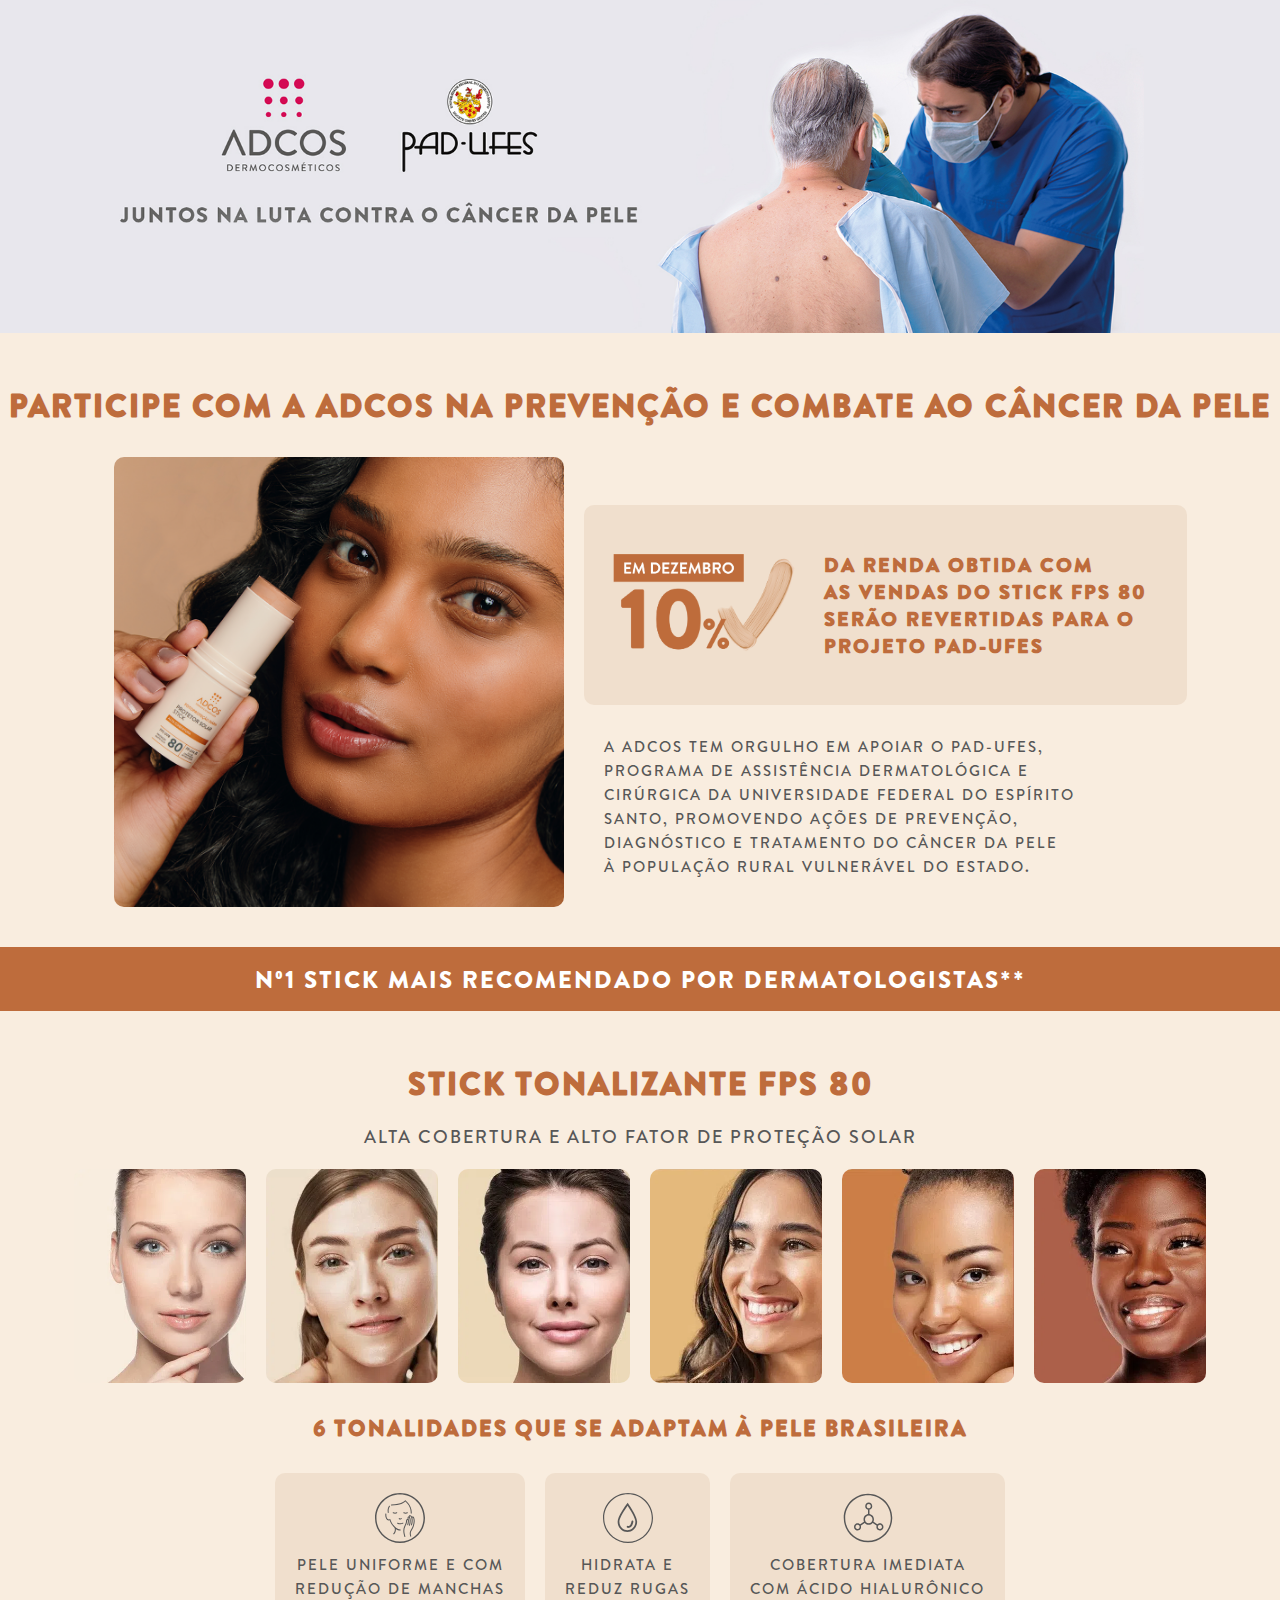
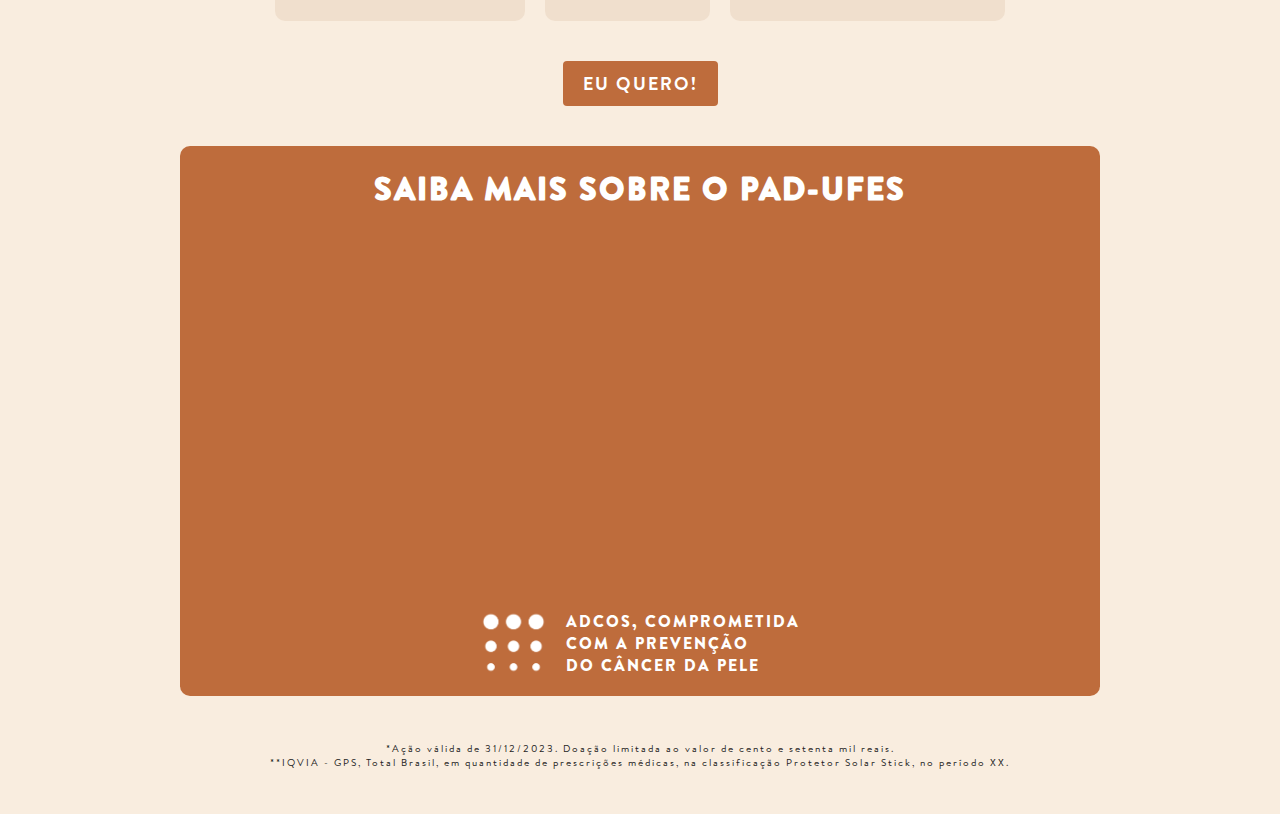
==== index.html @ c103d641 "ajuste texto" ====
<html> 
    
<head>
        <title> Adcos - LP Defaut </title>
        <link rel="stylesheet" href="style.css" />
</head>

<body>
    <div id="bannerprincipal">
            <div>
            <img id="banner"
            src="images/banner-principal.png" width="100%"/>
            </div>
    </div>    

    <h1 class="title1"> PARTICIPE COM A ADCOS NA PREVENÇÃO E COMBATE AO CÂNCER DA PELE </h1>

<div id="bloco1">      
    
    <div id="videoorimage">
        <img id="foto"
        src="images/modelo-com-stick.png" width="450"  alt="Stick"/>
        </div>

<div id="content1">
       
    <div id="Emdezembro">
        <div>
            <img id="imagemdezembro" 
            src="images/dezembro10.png" width="200"  alt="dezembro10"/>
        </div>

        <div> 
            <h2 class="title2">DA RENDA OBTIDA COM </br> 
                AS VENDAS DO STICK FPS 80 </br>
                SERÃO REVERTIDAS PARA O </br> 
                PROJETO PAD-UFES </h2>
        </div>
    </div>

        <div> 
            <p class="textdezembro"> A ADCOS TEM ORGULHO EM APOIAR O PAD-UFES,</br> 
                 PROGRAMA DE ASSISTÊNCIA DERMATOLÓGICA E</br> 
                 CIRÚRGICA DA UNIVERSIDADE FEDERAL DO ESPÍRITO</br> 
                 SANTO, PROMOVENDO AÇÕES DE PREVENÇÃO,</br>
                 DIAGNÓSTICO E TRATAMENTO DO CÂNCER DA PELE </br>
                 À POPULAÇÃO RURAL VULNERÁVEL DO ESTADO.
            </p>
        </div>
</div>

</div>


<div id="n1stick">
    <p style="color: #ffffff;"> Nº1 STICK MAIS RECOMENDADO POR DERMATOLOGISTAS** </p>
</div>

<h1 class="title1" style="padding-bottom: 20px;"> STICK TONALIZANTE FPS 80 </h1>
<p class="text2">
    ALTA COBERTURA E ALTO FATOR DE PROTEÇÃO SOLAR
</p>

<div id="bloco2">   

<div id="fotoscores">    
<div id="fotoscorescima">

    <div class="container">
            <img src="images/ivory.png" alt="ivory" class="image">
            <div class="overlay1">
            <div class="texto"> IVORY </div>
     </div>
     </div>

     <div class="container">
        <img src="images/peach.png" alt="peach" class="image">
        <div class="overlay2">
        <div class="texto"> PEACH </div>
    </div>
    </div>

    <div class="container">
        <img src="images/nude.png" alt="nude" class="image">
        <div class="overlay3">
        <div class="texto"> NUDE </div>
    </div>
    </div>
</div>

<div id="fotoscoresbaixo">

    <div class="container">
            <img src="images/beige.png" alt="beige" class="image">
            <div class="overlay4">
            <div class="texto"> BEIGE </div>
     </div>
     </div>

     <div class="container">
        <img src="images/bronze.png" alt="bronze" class="image">
        <div class="overlay5">
        <div class="texto"> BRONZE </div>
    </div>
    </div>

    <div class="container">
        <img src="images/pecan.png" alt="pecan" class="image">
        <div class="overlay6">
        <div class="texto"> PECAN </div>
    </div>
    </div>
</div>
</div>

<div>
    <h2 class="title3"> 6 TONALIDADES QUE SE ADAPTAM À PELE BRASILEIRA </h2>
</div>

<div id="content2">
        <div id="beneficios">
            <div>
                <img src="images/peleuniforme.svg" width="50" alt="">
            </div>
            <div>
            <p class="text3"> PELE UNIFORME E COM </br> REDUÇÃO DE MANCHAS
            </p>
            </div>
        </div>

        <div id="beneficios">
            <div>
                <img src="images/hidrataereduz.svg" width="50" alt="">
            </div>
            <div>
            <p class="text3">HIDRATA E </br> REDUZ RUGAS
            </p>
            </div>
        </div>

        <div id="beneficios">
            <div>
                <img src="images/ah.svg" width="50" alt="">
            </div>
            <div>
            <p class="text3"> 
                 COBERTURA IMEDIATA</br> COM ÁCIDO HIALURÔNICO
            </p>
            </div>
        </div>
</div>

<div class="button">
    <button>
        <a href="https://www.lojaadcos.com.br/protetor-solar-stick-fps80/p"> EU QUERO! </a>
    </button>
</div>

<div id="bloco3">      
    
    <div id="content3">
        <div>
            <h2 class="title4"> SAIBA MAIS SOBRE O PAD-UFES </h2>
        </div>
    </div>

    <div id="9LRgSuj4eDs">
        <iframe width="720" height="360" src="https://www.youtube.com/embed/9LRgSuj4eDs" frameborder="0" allow="autoplay">
        </iframe>
    </div>

    <div id="logoadcostexto">
        <img id="logoadcos"
        src="images/logo-adcos-branco.png" width="65"  alt="logo-adcos-branco"/>

        <p id="logo"> ADCOS, COMPROMETIDA </br>
            COM A PREVENÇÃO</br>
            DO CÂNCER DA PELE
        </p>
    </div>

</div>


<div id="disclaimer">
    <p style="color: #222222 ;"> *Ação válida de 31/12/2023. Doação limitada ao valor de cento e setenta mil reais. </br>
    **IQVIA - GPS, Total Brasil, em quantidade de prescrições médicas, na classificação Protetor Solar Stick, no período XX.
    </p>
</div>

    </body>
    
</html>
---- style.css ----
body {
    background-color:#f9eddf;
    font-family: Poppins;
}

@font-face {
    font-family: "BrandonTextBold";
    src: url("fonts/BrandonText-Bold.otf" ) format("opentype");

}

@font-face {
    font-family: "BrandonTextBlack";
    src: url("fonts/BrandonText-Black.otf" ) format("opentype");

}

@font-face {
    font-family: "BrandonTextLight";
    src: url("fonts/BrandonText-Light.otf" ) format("opentype");

}

@font-face {
    font-family: "BrandonTextMedium";
    src: url("fonts/BrandonText-Medium.otf" ) format("opentype");

}

@font-face {
    font-family: "BrandonTextRegular";
    src: url("fonts/BrandonText-Regular.otf" ) format("opentype");

}

@font-face {
    font-family: "BrandonTextThin";
    src: url("fonts/BrandonText-Thin.otf" ) format("opentype");

}


* {
    padding: 0;
    margin: 0;
    vertical-align: baseline;
    list-style: none;
    border: 0;
  }
  
  html {
    scroll-behavior: smooth;
  }

  .container {
    position: relative;
    width: 100%;
    margin: 10px;
  }
  
  .image {
    display:flex;
    width: 100%;
    height: auto;
    border-radius: 10px;
  }
  
  .overlay1 {
    position: absolute;
    top: 0;
    bottom: 0;
    left: 0;
    right: 0;
    height: 100%;
    width: 100%;
    opacity: 0;
    transition: .5s ease;
    background-image: url(images/hover-ivory.png);
    border-radius: 10px;
  }
  
  .container:hover .overlay1 {
    opacity: 1;
  }

  .overlay2 {
    position: absolute;
    top: 0;
    bottom: 0;
    left: 0;
    right: 0;
    height: 100%;
    width: 100%;
    opacity: 0;
    transition: .5s ease;
    background-image: url(images/hover-peach.png);
    border-radius: 10px;
  }
  
  .container:hover .overlay2 {
    opacity: 1;
  }

  .overlay3 {
    position: absolute;
    top: 0;
    bottom: 0;
    left: 0;
    right: 0;
    height: 100%;
    width: 100%;
    opacity: 0;
    transition: .5s ease;
    background-image: url(images/hover-nude.png);
    border-radius: 10px;
  }
  
  .container:hover .overlay3 {
    opacity: 1;
  }

  .overlay4 {
    position: absolute;
    top: 0;
    bottom: 0;
    left: 0;
    right: 0;
    height: 100%;
    width: 100%;
    opacity: 0;
    transition: .5s ease;
    background-image: url(images/hover-beige.png);
    border-radius: 10px;
  }
  
  .container:hover .overlay4 {
    opacity: 1;
  }

  .overlay5 {
    position: absolute;
    top: 0;
    bottom: 0;
    left: 0;
    right: 0;
    height: 100%;
    width: 100%;
    opacity: 0;
    transition: .5s ease;
    background-image: url(images/hover-bronze.png);
    border-radius: 10px;
  }
  
  .container:hover .overlay5 {
    opacity: 1;
  }

  .overlay6 {
    position: absolute;
    top: 0;
    bottom: 0;
    left: 0;
    right: 0;
    height: 100%;
    width: 100%;
    opacity: 0;
    transition: .5s ease;
    background-image: url(images/hover-pecan.png);
    border-radius: 10px;
  }
  
  .container:hover .overlay6 {
    opacity: 1;
  }
  
  .texto {
    font-size: 20px;
    letter-spacing: 2px;
    font-size: bold;
    position: absolute;
    top: 50%;
    left: 50%;
    -webkit-transform: translate(-50%, -50%);
    -ms-transform: translate(-50%, -50%);
    transform: translate(-50%, -50%);
    text-align: center;
  }

#bannerprincipal {
    justify-content: center;
    width: auto;
}

.title1 {
    font-family: "BrandonTextBlack";
    letter-spacing: 2px;
    margin-top: 50px;
    justify-content: center;
    text-align: center;
    color: #be6c3c;
    font-size: 32px;
}


#bloco1 {
    display: flex;
    justify-content: center;
    margin-top: 30px;
    margin-bottom: 20px;
    align-items: center;
}

#videoorimage{
    margin-top: 0px;
    margin-bottom: 20px;
    margin-left: 20px;
    margin-right: 20px;
}

#foto {
    border-radius: 10px;
}

#Emdezembro {
    display: flex;
    flex-direction:row;
    align-items: center;
    background-color: #f0dfcd;
    padding-left: 20px;
    padding-right: 20px;
    border-radius: 10px;
}

#content1{
    margin-top: 0px;
    margin-left: 0px;
}

#n1stick {
    font-family: "BrandonTextBlack";
    letter-spacing: 2px;
    background-color:#be6c3c;
    justify-content: center;
    text-align: center;
    padding: 15px;
    font-size: 24px;
}

#fotoscores {
    display: flex;
    justify-content: center;
    flex-direction: row;
    width: 90%;
    margin-bottom: 20px;
}

#fotoscorescima {
    font-family: "BrandonTextBlack";
    color: #575757;
    display: flex;
    justify-content: center;
    text-align: center;
    flex-direction: row;
}

#fotoscoresbaixo {
    font-family: "BrandonTextBlack";
    color: #ffffff;
    display: flex;
    justify-content: center;
    text-align: center;
    flex-direction: row;
}

#bloco2 {
    display: flex;
    flex-direction: column;
    align-items: center;
    margin-top: 10px;
    margin-bottom: 30px;
}

#content2{
    display: flex;
    justify-content: center;
    flex-direction: row;
    border-radius: 10px;
    margin-bottom: 30px;
    padding: 20px;
}

#beneficios {
    display: flex;
    justify-content: center;
    align-items: center;
    flex-direction: column;
    padding: 20px;
    background-color: #f0dfcd;
    border-radius: 10px;
    margin-left: 10px;
    margin-right: 10px;
}

#bloco3 {
    display: flex;
    flex-direction: column;
    align-items: center;
    margin: 30px;
    margin-top: 50px;
    padding-left: 100px;
    padding-right: 100px;
    padding-bottom: 20px;
    background-color: #be6c3c;
    border-radius: 10px;
}

#logoadcostexto{
    display: flex;
    flex-direction:row;
    align-items: center;
    justify-content: center;
    padding-top: 20px;
}

#logo {
    font-family: "BrandonTextBlack";
    letter-spacing: 2px;
    color: #ffffff;
    padding-left: 20px;
}

#disclaimer {
    font-family: "BrandonTextRegular";
    letter-spacing: 2px;
    justify-content: center;
    text-align: center;
    font-size: 10px;
    padding: 15px;
}

.title2{
    font-family: "BrandonTextBlack";
    letter-spacing: 2px;
    color: #be6c3c;
    font-size: 20px;
    padding: 20px;
}

.title3 {
    font-family: "BrandonTextBlack";
    text-align: center;
    letter-spacing: 2px;
    color: #be6c3c;
    padding-top: 0px;
    padding-bottom: 10px;
    font-size: 22px;
}

.title4 {
    font-family: "BrandonTextBlack";
    letter-spacing: 2px;
    color: #ffffff;
    font-size: 32px;
    padding-top: 20px;
    padding-bottom: 20px;
}

.textdezembro {
    font-family: "BrandonTextMedium";
    letter-spacing: 2px;
    color: #575757;
    font-size: 15px;
    line-height: 24px;
    padding-left: 20px;
    padding-top: 30px;
}

.text2 {
    font-family: "BrandonTextMedium";
    letter-spacing: 2px;
    color: #575757;
    font-size: 18px;
    line-height: 24px;
    text-align: center;
}

.text3 {
    font-family: "BrandonTextMedium";
    letter-spacing: 2px;
    text-align: center;
    color: #575757;
    font-size: 15px;
    line-height: 24px;
    padding-top: 10px;
}

a {
    font-family: "BrandonTextBold";
    letter-spacing: 2px;
    font-size: 18px;
    text-decoration: none;
    color: #ffffff;
    background-color: #be6c3c;
    border-radius: 4px;
    padding: 20px;
    padding-top: 10px;
    padding-bottom: 10px;
}

.button {
    display: flex;
    justify-content: center;
}
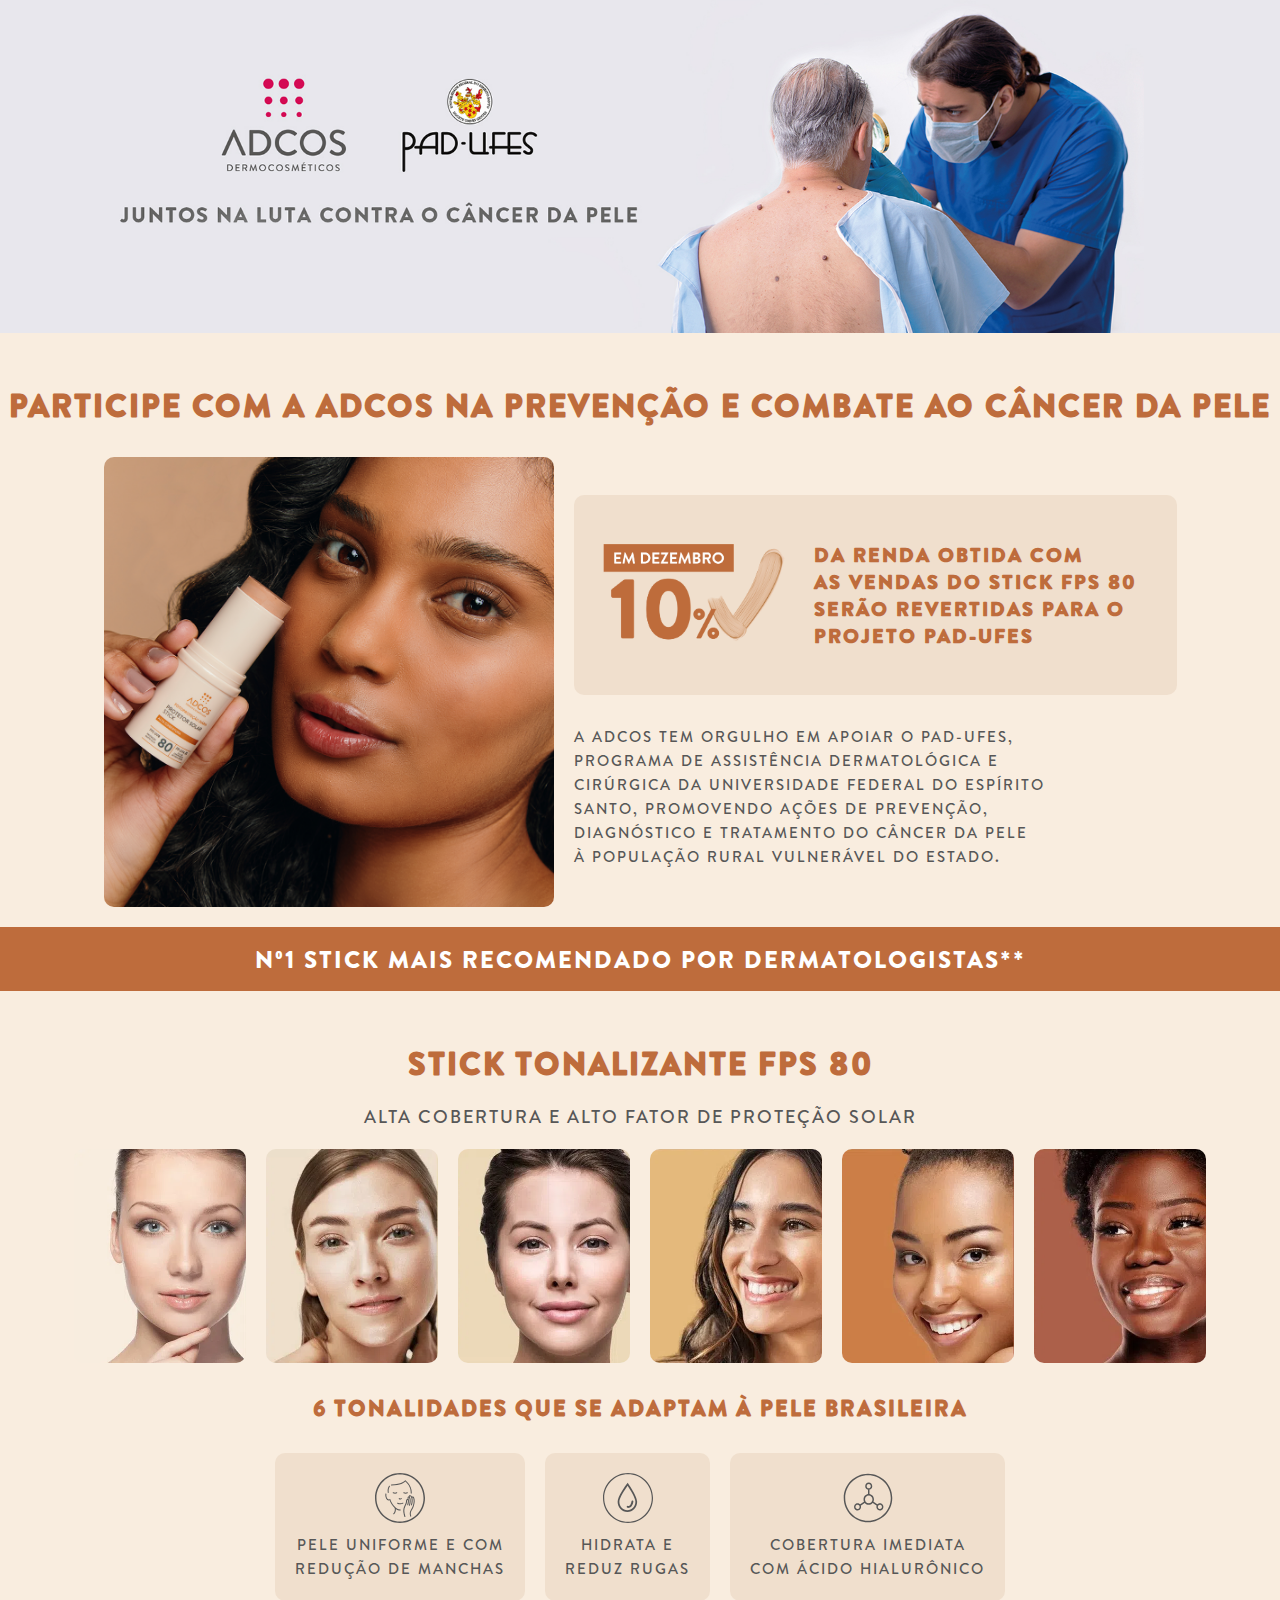
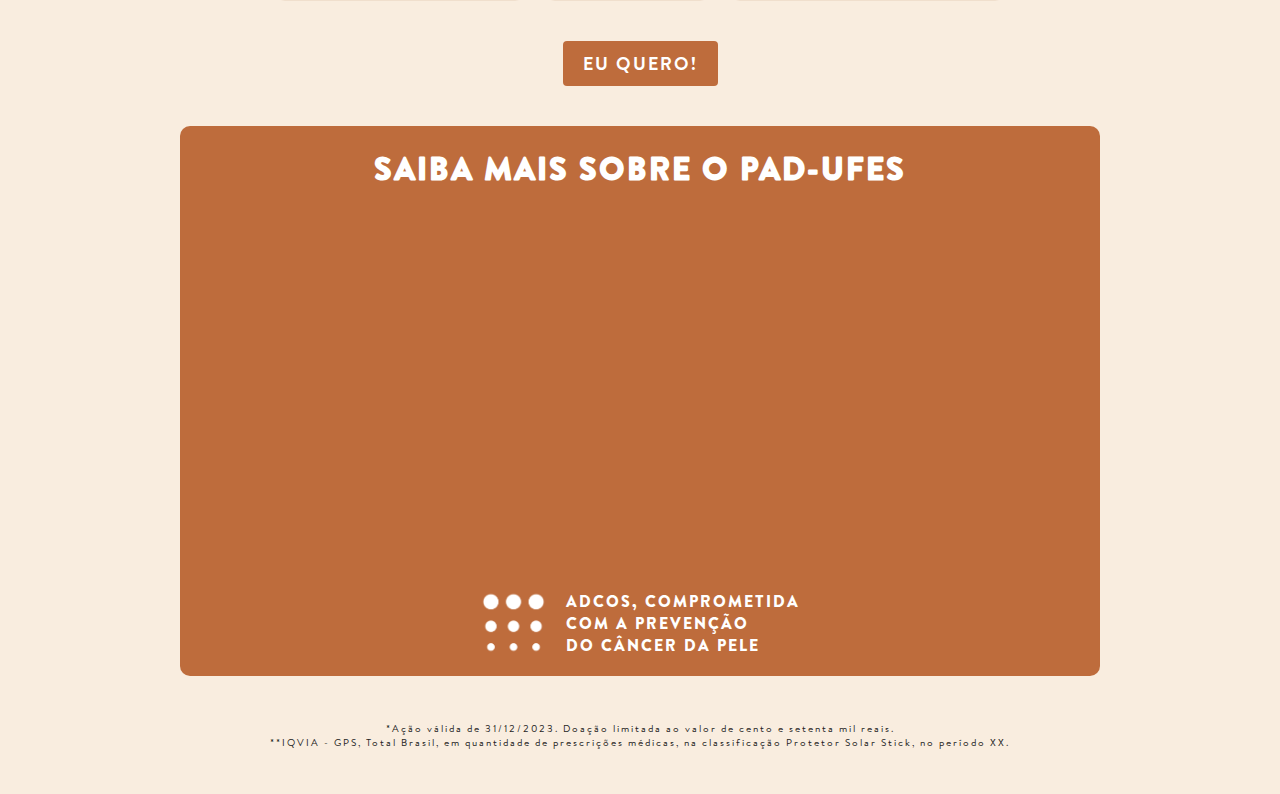
==== commit e37f329a: "adaptando tela mobile" ====
--- a/index.html
+++ b/index.html
@@ -1,11 +1,13 @@
 <html> 
     
 <head>
-        <title> Adcos - LP Defaut </title>
+        <title> Adcos - LP PAD-UFES </title>
         <link rel="stylesheet" href="style.css" />
+        <meta name="viewport" content="width=device-width, initial-scale=1">
 </head>
 
 <body>
+<!--primeira dobra -->
     <div id="bannerprincipal">
             <div>
             <img id="banner"
@@ -13,17 +15,15 @@
             </div>
     </div>    
 
-    <h1 class="title1"> PARTICIPE COM A ADCOS NA PREVENÇÃO E COMBATE AO CÂNCER DA PELE </h1>
+<h1 class="title1"> PARTICIPE COM A ADCOS NA PREVENÇÃO E COMBATE AO CÂNCER DA PELE </h1>
 
-<div id="bloco1">      
-    
-    <div id="videoorimage">
+<div id="bloco1">        
+    <div id="image">
         <img id="foto"
         src="images/modelo-com-stick.png" width="450"  alt="Stick"/>
-        </div>
+    </div>
 
-<div id="content1">
-       
+<div id="content1">   
     <div id="Emdezembro">
         <div>
             <img id="imagemdezembro" 
@@ -38,25 +38,26 @@
         </div>
     </div>
 
-        <div> 
-            <p class="textdezembro"> A ADCOS TEM ORGULHO EM APOIAR O PAD-UFES,</br> 
+    <div> 
+         <p class="textdezembro"> A ADCOS TEM ORGULHO EM APOIAR O PAD-UFES,</br> 
                  PROGRAMA DE ASSISTÊNCIA DERMATOLÓGICA E</br> 
                  CIRÚRGICA DA UNIVERSIDADE FEDERAL DO ESPÍRITO</br> 
                  SANTO, PROMOVENDO AÇÕES DE PREVENÇÃO,</br>
                  DIAGNÓSTICO E TRATAMENTO DO CÂNCER DA PELE </br>
                  À POPULAÇÃO RURAL VULNERÁVEL DO ESTADO.
-            </p>
-        </div>
+        </p>
+    </div>
 </div>
-
 </div>
-
 
 <div id="n1stick">
     <p style="color: #ffffff;"> Nº1 STICK MAIS RECOMENDADO POR DERMATOLOGISTAS** </p>
 </div>
+<!--primeira dobra -->
 
+<!--segunda dobra -->
 <h1 class="title1" style="padding-bottom: 20px;"> STICK TONALIZANTE FPS 80 </h1>
+
 <p class="text2">
     ALTA COBERTURA E ALTO FATOR DE PROTEÇÃO SOLAR
 </p>
@@ -64,51 +65,51 @@
 <div id="bloco2">   
 
 <div id="fotoscores">    
-<div id="fotoscorescima">
+    <div id="fotoscorestextobranco">
 
     <div class="container">
             <img src="images/ivory.png" alt="ivory" class="image">
             <div class="overlay1">
             <div class="texto"> IVORY </div>
-     </div>
+            </div>
      </div>
 
-     <div class="container">
+    <div class="container">
         <img src="images/peach.png" alt="peach" class="image">
         <div class="overlay2">
         <div class="texto"> PEACH </div>
-    </div>
+        </div>
     </div>
 
     <div class="container">
         <img src="images/nude.png" alt="nude" class="image">
         <div class="overlay3">
         <div class="texto"> NUDE </div>
-    </div>
+        </div>
     </div>
 </div>
 
-<div id="fotoscoresbaixo">
+<div id="fotoscorestextocinza">
 
     <div class="container">
             <img src="images/beige.png" alt="beige" class="image">
             <div class="overlay4">
             <div class="texto"> BEIGE </div>
-     </div>
-     </div>
+            </div>
+    </div>
 
      <div class="container">
         <img src="images/bronze.png" alt="bronze" class="image">
         <div class="overlay5">
         <div class="texto"> BRONZE </div>
-    </div>
+        </div>
     </div>
 
     <div class="container">
         <img src="images/pecan.png" alt="pecan" class="image">
         <div class="overlay6">
         <div class="texto"> PECAN </div>
-    </div>
+        </div>
     </div>
 </div>
 </div>
@@ -155,7 +156,9 @@
         <a href="https://www.lojaadcos.com.br/protetor-solar-stick-fps80/p"> EU QUERO! </a>
     </button>
 </div>
+<!--segunda dobra -->
 
+<!--bloco vídeo -->
 <div id="bloco3">      
     
     <div id="content3">
@@ -165,7 +168,7 @@
     </div>
 
     <div id="9LRgSuj4eDs">
-        <iframe width="720" height="360" src="https://www.youtube.com/embed/9LRgSuj4eDs" frameborder="0" allow="autoplay">
+        <iframe width="720" height="360" src="https://www.youtube.com/embed/9LRgSuj4eDs" frameborder="0" allow="autoplay" class="videomobile">
         </iframe>
     </div>
 
@@ -180,14 +183,16 @@
     </div>
 
 </div>
+<!--bloco vídeo -->
 
-
+<!--disclaimer -->
 <div id="disclaimer">
     <p style="color: #222222 ;"> *Ação válida de 31/12/2023. Doação limitada ao valor de cento e setenta mil reais. </br>
     **IQVIA - GPS, Total Brasil, em quantidade de prescrições médicas, na classificação Protetor Solar Stick, no período XX.
     </p>
 </div>
+<!--disclaimer -->
 
-    </body>
+</body>
     
 </html>--- a/style.css
+++ b/style.css
@@ -3,69 +3,147 @@
     font-family: Poppins;
 }
 
+* {
+  padding: 0;
+  margin: 0;
+  vertical-align: baseline;
+  list-style: none;
+  border: 0;
+}
+
+html {
+  scroll-behavior: smooth;
+}
+
+/* mobile */
+@media only screen and (max-width: 500px) {
+    body {
+        .title1 {
+            font-size: 22px;
+            margin-top: 20px;
+        }
+        #foto {
+            width: 50%;
+            justify-content: center;
+        }
+        #bloco1 {   
+            flex-direction: column;
+            justify-content: center;
+        }
+        #content1 {
+            justify-content: center;
+            margin-top: 20px;
+        }
+        #Emdezembro {
+            flex-direction: column;
+            align-items: center;
+            justify-content: center;
+        }
+        #imagemdezembro {
+            width: 50%;
+        }
+        .title2 {
+            font-size: 16px;
+        }
+        .textdezembro {
+            font-size: 12px;
+        }
+        #n1stick {
+            font-size: 16px;
+        }
+        #content2 {
+            flex-direction: column;
+        }
+        #beneficios {
+            flex-direction: row;
+        }
+        .text3{
+            font-size: 12px;
+            text-align: left;
+            padding-left: 10px;
+            justify-items: center;
+            align-items: center;
+        }
+        .text2 {
+            font-size: 15px;
+        }
+        #fotoscores {
+            flex-direction: column;
+        }
+        #fotoscorestextobranco.image,.overlay4,.overlay5,.overlay6{
+            display: none;
+        }
+        #fotoscorestextocinza.image,.overlay1,.overlay2,.overlay3{
+            display: none;
+        }
+        .title3 {
+            font-size: 16px;
+        }
+        .title4{
+            font-size: 22px;
+        }
+        #bloco3 {
+            width: 50%;
+        }
+        .videomobile {
+            width: 360px;
+            height: 240px;
+        }
+        #logo {
+            font-size: 12px;
+        }
+    }
+}
+/* mobile */
+
+/* fonte e seus pesos */
 @font-face {
     font-family: "BrandonTextBold";
     src: url("fonts/BrandonText-Bold.otf" ) format("opentype");
 
 }
-
 @font-face {
     font-family: "BrandonTextBlack";
     src: url("fonts/BrandonText-Black.otf" ) format("opentype");
 
 }
-
 @font-face {
     font-family: "BrandonTextLight";
     src: url("fonts/BrandonText-Light.otf" ) format("opentype");
 
 }
-
 @font-face {
     font-family: "BrandonTextMedium";
     src: url("fonts/BrandonText-Medium.otf" ) format("opentype");
 
 }
-
 @font-face {
     font-family: "BrandonTextRegular";
     src: url("fonts/BrandonText-Regular.otf" ) format("opentype");
 
 }
-
 @font-face {
     font-family: "BrandonTextThin";
     src: url("fonts/BrandonText-Thin.otf" ) format("opentype");
 
 }
-
-
-* {
-    padding: 0;
-    margin: 0;
-    vertical-align: baseline;
-    list-style: none;
-    border: 0;
-  }
-  
-  html {
-    scroll-behavior: smooth;
-  }
-
-  .container {
+/* fonte e seus pesos */
+
+/* hover fotos cores */
+.container {
     position: relative;
     width: 100%;
     margin: 10px;
-  }
-  
-  .image {
+}
+  
+.image {
     display:flex;
     width: 100%;
     height: auto;
     border-radius: 10px;
-  }
-  
-  .overlay1 {
+}
+  
+.overlay1 {
     position: absolute;
     top: 0;
     bottom: 0;
@@ -77,13 +155,13 @@
     transition: .5s ease;
     background-image: url(images/hover-ivory.png);
     border-radius: 10px;
-  }
-  
-  .container:hover .overlay1 {
-    opacity: 1;
-  }
-
-  .overlay2 {
+}
+  
+.container:hover .overlay1 {
+    opacity: 1;
+}
+
+.overlay2 {
     position: absolute;
     top: 0;
     bottom: 0;
@@ -95,13 +173,13 @@
     transition: .5s ease;
     background-image: url(images/hover-peach.png);
     border-radius: 10px;
-  }
-  
-  .container:hover .overlay2 {
-    opacity: 1;
-  }
-
-  .overlay3 {
+}
+  
+.container:hover .overlay2 {
+    opacity: 1;
+}
+
+.overlay3 {
     position: absolute;
     top: 0;
     bottom: 0;
@@ -113,13 +191,13 @@
     transition: .5s ease;
     background-image: url(images/hover-nude.png);
     border-radius: 10px;
-  }
-  
-  .container:hover .overlay3 {
-    opacity: 1;
-  }
-
-  .overlay4 {
+}
+  
+.container:hover .overlay3 {
+    opacity: 1;
+}
+
+.overlay4 {
     position: absolute;
     top: 0;
     bottom: 0;
@@ -131,13 +209,13 @@
     transition: .5s ease;
     background-image: url(images/hover-beige.png);
     border-radius: 10px;
-  }
-  
-  .container:hover .overlay4 {
-    opacity: 1;
-  }
-
-  .overlay5 {
+}
+  
+.container:hover .overlay4 {
+    opacity: 1;
+}
+
+.overlay5 {
     position: absolute;
     top: 0;
     bottom: 0;
@@ -149,13 +227,13 @@
     transition: .5s ease;
     background-image: url(images/hover-bronze.png);
     border-radius: 10px;
-  }
-  
-  .container:hover .overlay5 {
-    opacity: 1;
-  }
-
-  .overlay6 {
+}
+  
+.container:hover .overlay5 {
+    opacity: 1;
+}
+
+.overlay6 {
     position: absolute;
     top: 0;
     bottom: 0;
@@ -167,13 +245,13 @@
     transition: .5s ease;
     background-image: url(images/hover-pecan.png);
     border-radius: 10px;
-  }
-  
-  .container:hover .overlay6 {
-    opacity: 1;
-  }
-  
-  .texto {
+}
+  
+.container:hover .overlay6 {
+    opacity: 1;
+}
+  
+.texto {
     font-size: 20px;
     letter-spacing: 2px;
     font-size: bold;
@@ -184,13 +262,14 @@
     -ms-transform: translate(-50%, -50%);
     transform: translate(-50%, -50%);
     text-align: center;
-  }
-
+}
+/* hover fotos cores */
+
+/* primeira dobra */
 #bannerprincipal {
     justify-content: center;
     width: auto;
 }
-
 .title1 {
     font-family: "BrandonTextBlack";
     letter-spacing: 2px;
@@ -200,7 +279,6 @@
     color: #be6c3c;
     font-size: 32px;
 }
-
 
 #bloco1 {
     display: flex;
@@ -210,13 +288,6 @@
     align-items: center;
 }
 
-#videoorimage{
-    margin-top: 0px;
-    margin-bottom: 20px;
-    margin-left: 20px;
-    margin-right: 20px;
-}
-
 #foto {
     border-radius: 10px;
 }
@@ -226,9 +297,28 @@
     flex-direction:row;
     align-items: center;
     background-color: #f0dfcd;
+    margin-left: 20px;
     padding-left: 20px;
     padding-right: 20px;
     border-radius: 10px;
+}
+
+.title2{
+  font-family: "BrandonTextBlack";
+  letter-spacing: 2px;
+  color: #be6c3c;
+  font-size: 20px;
+  padding: 20px;
+}
+
+.textdezembro {
+  font-family: "BrandonTextMedium";
+  letter-spacing: 2px;
+  color: #575757;
+  font-size: 15px;
+  line-height: 24px;
+  padding-left: 20px;
+  padding-top: 30px;
 }
 
 #content1{
@@ -245,6 +335,25 @@
     padding: 15px;
     font-size: 24px;
 }
+/* primeira dobra */
+
+/* segunda dobra */
+#bloco2 {
+  display: flex;
+  flex-direction: column;
+  align-items: center;
+  margin-top: 10px;
+  margin-bottom: 30px;
+}
+
+.text2 {
+  font-family: "BrandonTextMedium";
+  letter-spacing: 2px;
+  color: #575757;
+  font-size: 18px;
+  line-height: 24px;
+  text-align: center;
+}
 
 #fotoscores {
     display: flex;
@@ -254,7 +363,7 @@
     margin-bottom: 20px;
 }
 
-#fotoscorescima {
+#fotoscorestextocinza {
     font-family: "BrandonTextBlack";
     color: #575757;
     display: flex;
@@ -263,7 +372,7 @@
     flex-direction: row;
 }
 
-#fotoscoresbaixo {
+#fotoscorestextobranco {
     font-family: "BrandonTextBlack";
     color: #ffffff;
     display: flex;
@@ -272,35 +381,67 @@
     flex-direction: row;
 }
 
-#bloco2 {
-    display: flex;
-    flex-direction: column;
-    align-items: center;
-    margin-top: 10px;
-    margin-bottom: 30px;
+.title3 {
+  font-family: "BrandonTextBlack";
+  text-align: center;
+  letter-spacing: 2px;
+  color: #be6c3c;
+  padding-top: 0px;
+  padding-bottom: 10px;
+  font-size: 22px;
 }
 
 #content2{
-    display: flex;
-    justify-content: center;
-    flex-direction: row;
-    border-radius: 10px;
-    margin-bottom: 30px;
-    padding: 20px;
+  display: flex;
+  justify-content: center;
+  flex-direction: row;
+  border-radius: 10px;
+  margin-bottom: 30px;
+  padding: 20px;
 }
 
 #beneficios {
-    display: flex;
-    justify-content: center;
-    align-items: center;
-    flex-direction: column;
-    padding: 20px;
-    background-color: #f0dfcd;
-    border-radius: 10px;
-    margin-left: 10px;
-    margin-right: 10px;
-}
-
+  display: flex;
+  justify-content: center;
+  align-items: center;
+  flex-direction: column;
+  padding: 20px;
+  background-color: #f0dfcd;
+  border-radius: 10px;
+  margin-left: 10px;
+  margin-right: 10px;
+}
+
+.text3 {
+  font-family: "BrandonTextMedium";
+  letter-spacing: 2px;
+  text-align: center;
+  color: #575757;
+  font-size: 15px;
+  line-height: 24px;
+  padding-top: 10px;
+}
+
+a {
+  font-family: "BrandonTextBold";
+  letter-spacing: 2px;
+  font-size: 18px;
+  text-decoration: none;
+  color: #ffffff;
+  background-color: #be6c3c;
+  border-radius: 4px;
+  padding: 20px;
+  padding-top: 10px;
+  padding-bottom: 10px;
+}
+
+.button {
+  display: flex;
+  justify-content: center;
+}
+/* segunda dobra */
+
+/* bloco vídeo */
 #bloco3 {
     display: flex;
     flex-direction: column;
@@ -314,6 +455,15 @@
     border-radius: 10px;
 }
 
+.title4 {
+  font-family: "BrandonTextBlack";
+  letter-spacing: 2px;
+  color: #ffffff;
+  font-size: 32px;
+  padding-top: 20px;
+  padding-bottom: 20px;
+}
+
 #logoadcostexto{
     display: flex;
     flex-direction:row;
@@ -328,7 +478,9 @@
     color: #ffffff;
     padding-left: 20px;
 }
-
+/* bloco vídeo */
+
+/* disclaimer */
 #disclaimer {
     font-family: "BrandonTextRegular";
     letter-spacing: 2px;
@@ -337,77 +489,4 @@
     font-size: 10px;
     padding: 15px;
 }
-
-.title2{
-    font-family: "BrandonTextBlack";
-    letter-spacing: 2px;
-    color: #be6c3c;
-    font-size: 20px;
-    padding: 20px;
-}
-
-.title3 {
-    font-family: "BrandonTextBlack";
-    text-align: center;
-    letter-spacing: 2px;
-    color: #be6c3c;
-    padding-top: 0px;
-    padding-bottom: 10px;
-    font-size: 22px;
-}
-
-.title4 {
-    font-family: "BrandonTextBlack";
-    letter-spacing: 2px;
-    color: #ffffff;
-    font-size: 32px;
-    padding-top: 20px;
-    padding-bottom: 20px;
-}
-
-.textdezembro {
-    font-family: "BrandonTextMedium";
-    letter-spacing: 2px;
-    color: #575757;
-    font-size: 15px;
-    line-height: 24px;
-    padding-left: 20px;
-    padding-top: 30px;
-}
-
-.text2 {
-    font-family: "BrandonTextMedium";
-    letter-spacing: 2px;
-    color: #575757;
-    font-size: 18px;
-    line-height: 24px;
-    text-align: center;
-}
-
-.text3 {
-    font-family: "BrandonTextMedium";
-    letter-spacing: 2px;
-    text-align: center;
-    color: #575757;
-    font-size: 15px;
-    line-height: 24px;
-    padding-top: 10px;
-}
-
-a {
-    font-family: "BrandonTextBold";
-    letter-spacing: 2px;
-    font-size: 18px;
-    text-decoration: none;
-    color: #ffffff;
-    background-color: #be6c3c;
-    border-radius: 4px;
-    padding: 20px;
-    padding-top: 10px;
-    padding-bottom: 10px;
-}
-
-.button {
-    display: flex;
-    justify-content: center;
-}+/* disclaimer */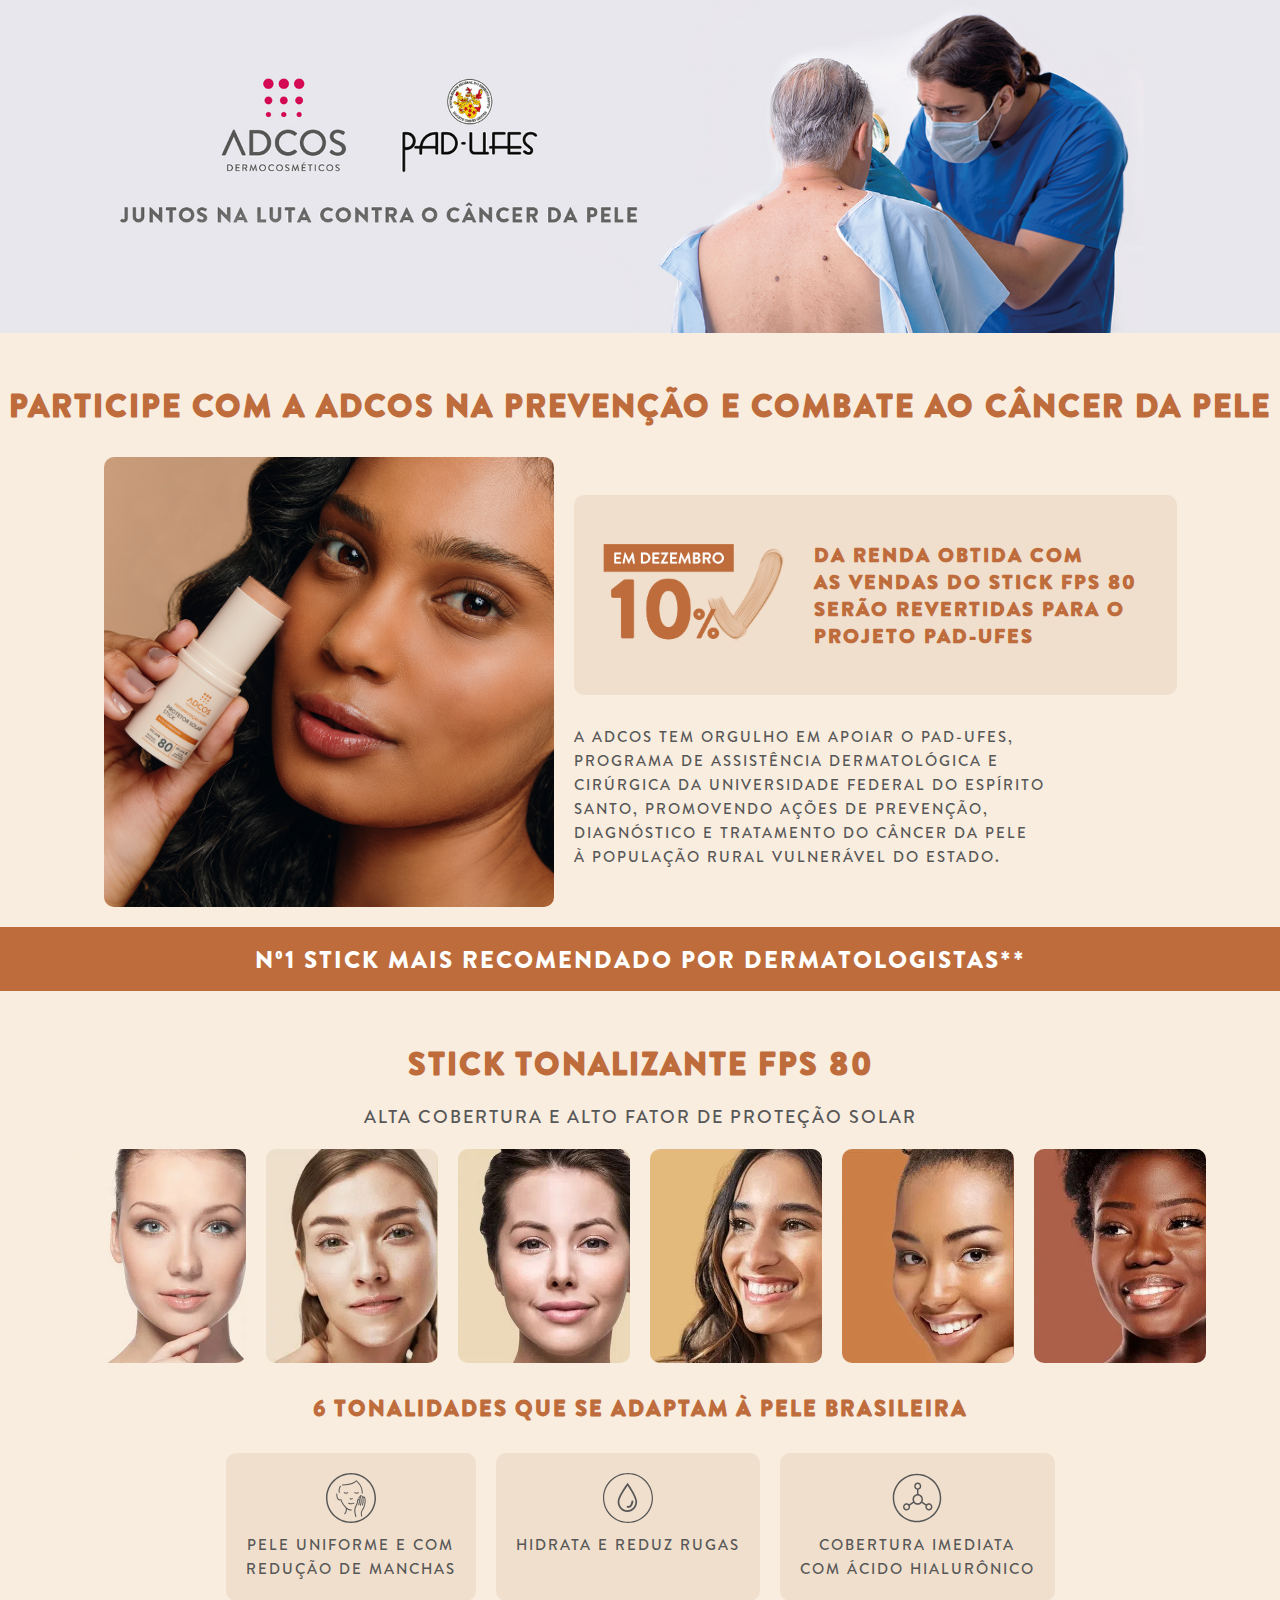
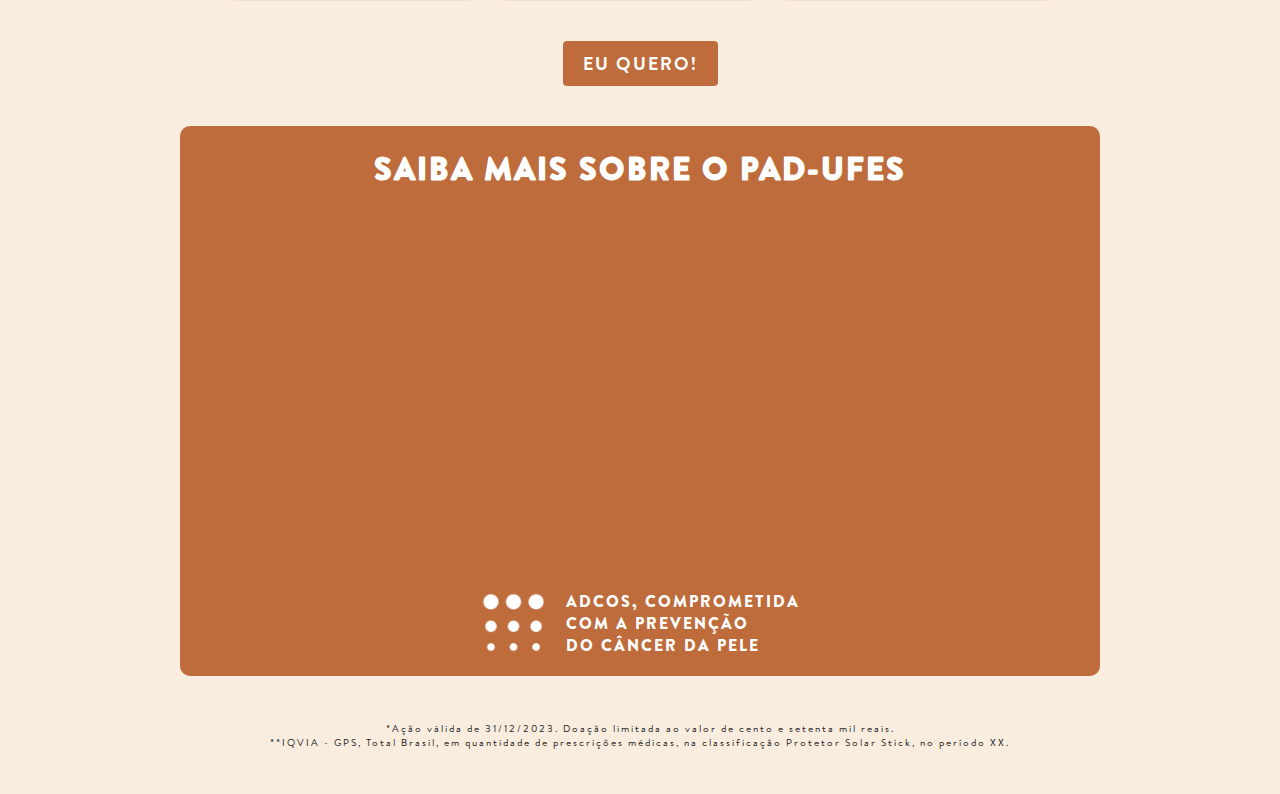
==== commit 609b6078: "adaptando mobile" ====
--- a/index.html
+++ b/index.html
@@ -134,7 +134,7 @@
                 <img src="images/hidrataereduz.svg" width="50" alt="">
             </div>
             <div>
-            <p class="text3">HIDRATA E </br> REDUZ RUGAS
+            <p class="text3">HIDRATA E REDUZ RUGAS
             </p>
             </div>
         </div>
--- a/style.css
+++ b/style.css
@@ -21,6 +21,8 @@
         .title1 {
             font-size: 22px;
             margin-top: 20px;
+            margin-left: 15px;
+            margin-right: 15px;
         }
         #foto {
             width: 50%;
@@ -38,6 +40,10 @@
             flex-direction: column;
             align-items: center;
             justify-content: center;
+            padding-left: 0px;
+            padding-right: 0px;
+            margin-left: 15px;
+            margin-right: 15px;
         }
         #imagemdezembro {
             width: 50%;
@@ -47,25 +53,38 @@
         }
         .textdezembro {
             font-size: 12px;
+            text-align: center;
+            text-wrap: nowrap;
+            padding-left: 0px;
+            margin-left: 15px;
+            margin-right: 15px;
         }
         #n1stick {
             font-size: 16px;
         }
         #content2 {
             flex-direction: column;
+            justify-content: center;
+            margin-bottom: 0px;
         }
         #beneficios {
             flex-direction: row;
+            margin-bottom: 10px;
+            justify-content: left;
         }
         .text3{
             font-size: 12px;
             text-align: left;
             padding-left: 10px;
+            padding-top: 0px;
             justify-items: center;
             align-items: center;
+            text-wrap: nowrap;
         }
         .text2 {
             font-size: 15px;
+            margin-left: 15px;
+            margin-right: 15px;
         }
         #fotoscores {
             flex-direction: column;
@@ -78,16 +97,21 @@
         }
         .title3 {
             font-size: 16px;
+            margin-left: 15px;
+            margin-right: 15px;
         }
         .title4{
             font-size: 22px;
-        }
-        #bloco3 {
-            width: 50%;
+            text-align: center;
+            margin-left: 15px;
+            margin-right: 15px;
         }
         .videomobile {
             width: 360px;
             height: 240px;
+        }
+        #logoadcos{
+            width:50px;
         }
         #logo {
             font-size: 12px;
@@ -402,7 +426,7 @@
 
 #beneficios {
   display: flex;
-  justify-content: center;
+  justify-content: start;
   align-items: center;
   flex-direction: column;
   padding: 20px;
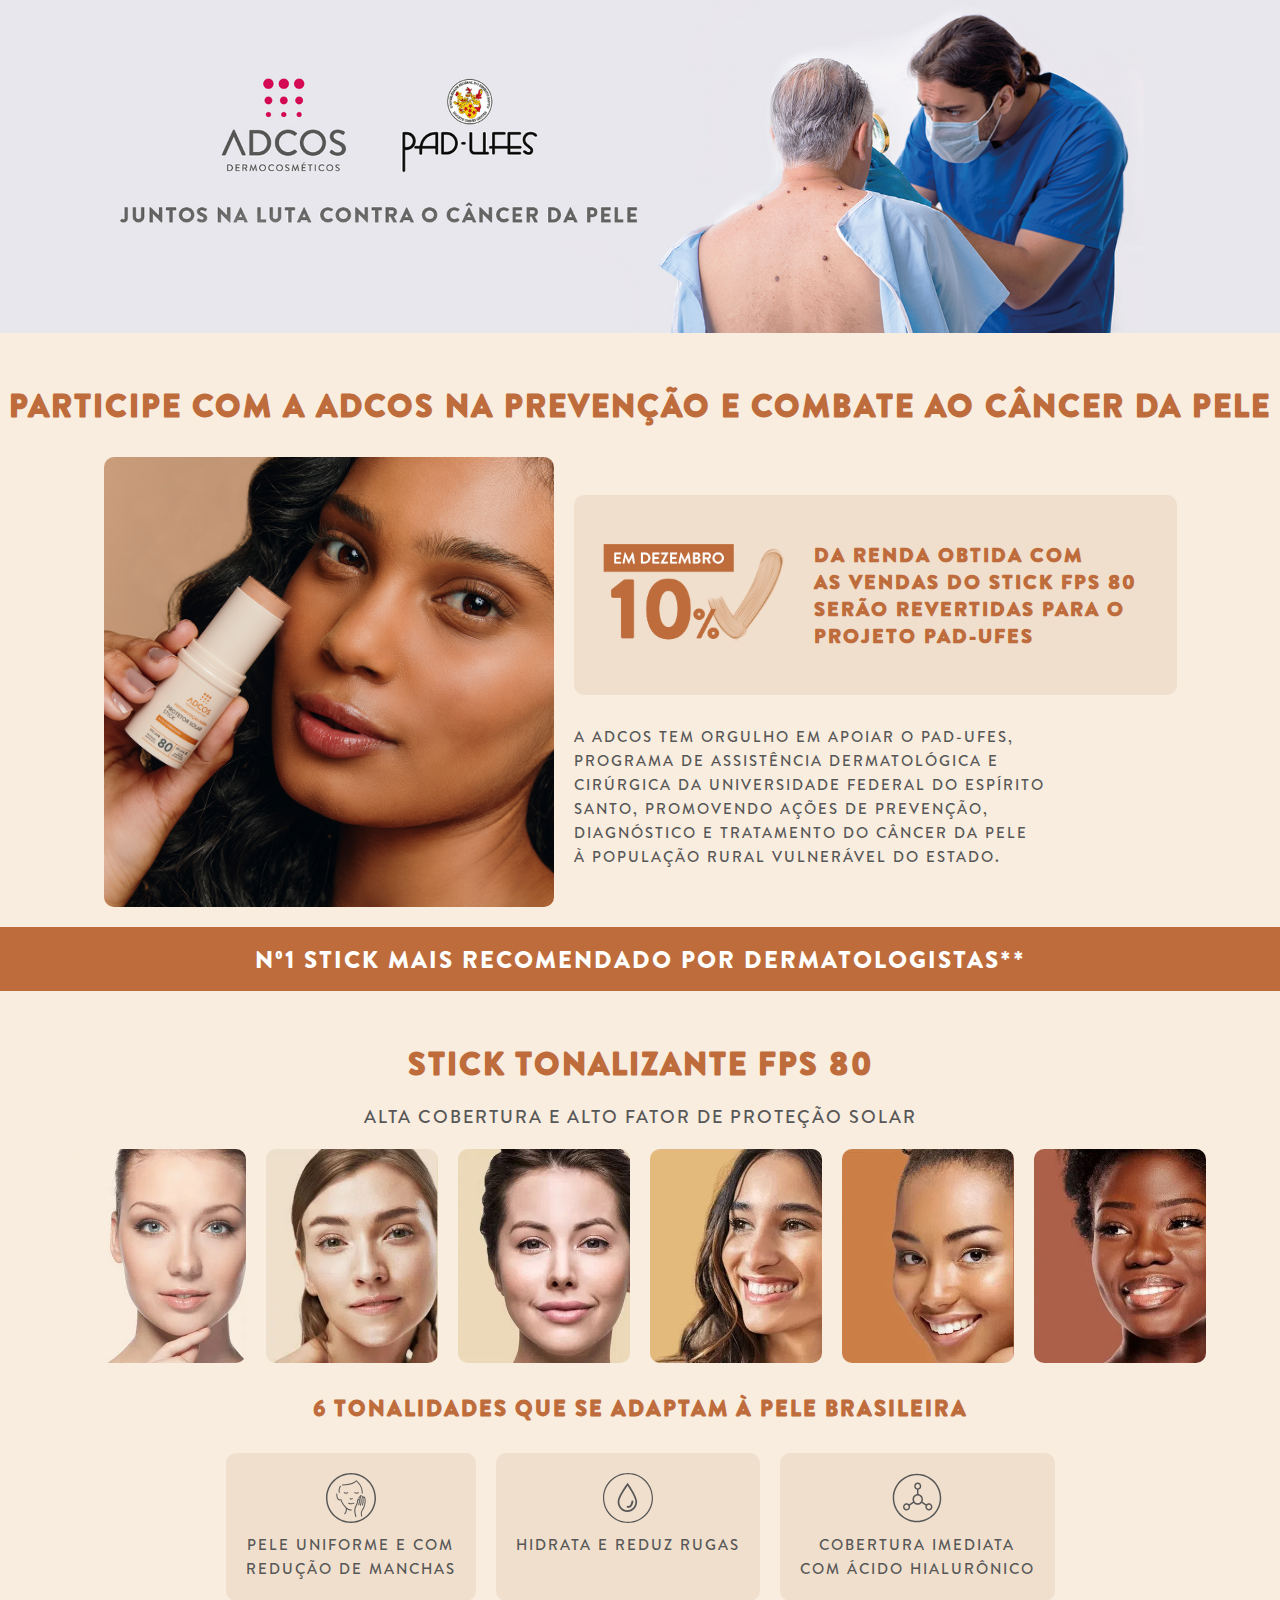
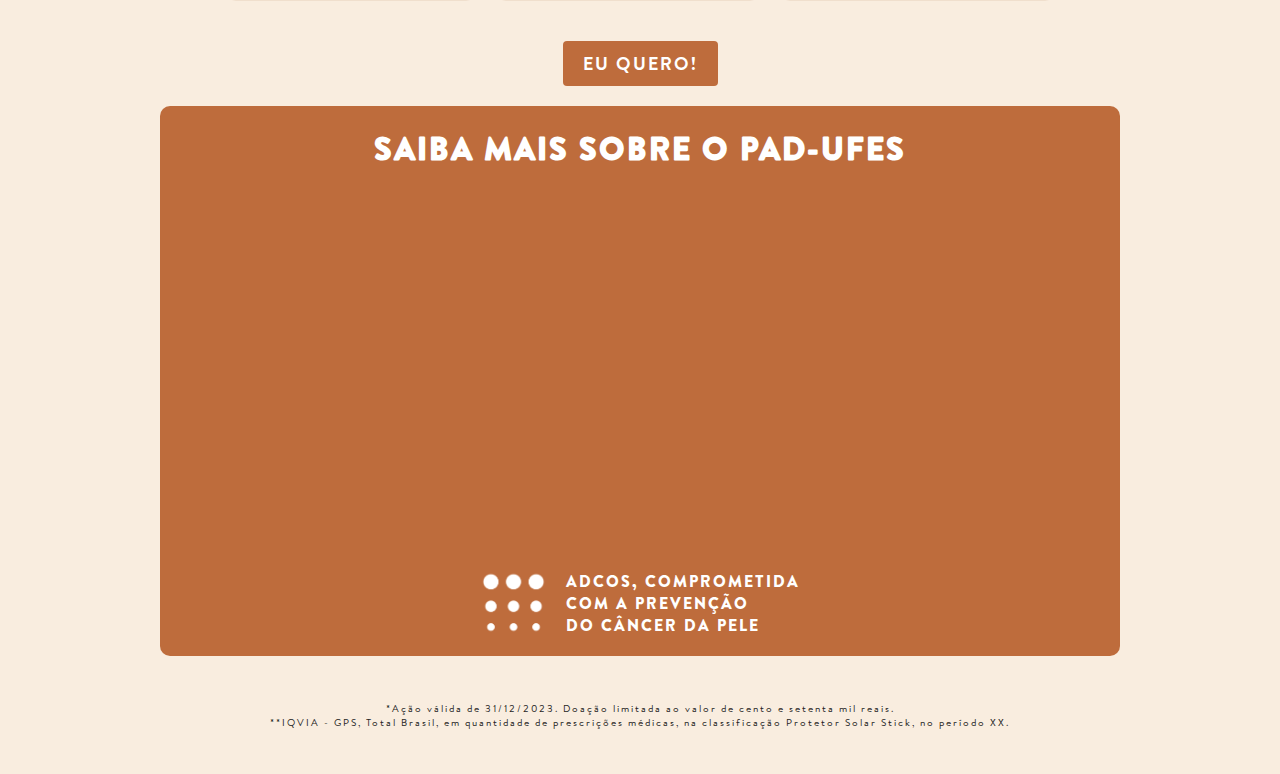
==== commit d98e2a33: "regra banners principais" ====
--- a/index.html
+++ b/index.html
@@ -8,12 +8,23 @@
 
 <body>
 <!--primeira dobra -->
+<!--banner desktop -->
     <div id="bannerprincipal">
             <div>
             <img id="banner"
             src="images/banner-principal.png" width="100%"/>
             </div>
-    </div>    
+    </div> 
+<!--banner desktop -->
+
+<!--banner mobile -->
+    <div id="bannerprincipalmobile">
+        <div>
+        <img id="banner"
+        src="images/banner-principal-mobile.png" width="375"/>
+        </div>
+</div>
+<!--banner mobile -->
 
 <h1 class="title1"> PARTICIPE COM A ADCOS NA PREVENÇÃO E COMBATE AO CÂNCER DA PELE </h1>
 
--- a/style.css
+++ b/style.css
@@ -18,6 +18,9 @@
 /* mobile */
 @media only screen and (max-width: 500px) {
     body {
+        #bannerprincipal {
+            display: none;
+        }
         .title1 {
             font-size: 22px;
             margin-top: 20px;
@@ -100,11 +103,13 @@
             margin-left: 15px;
             margin-right: 15px;
         }
+        #bloco3 {
+            border-radius: 0px;
+            width: 100%;
+        }
         .title4{
             font-size: 22px;
             text-align: center;
-            margin-left: 15px;
-            margin-right: 15px;
         }
         .videomobile {
             width: 360px;
@@ -119,6 +124,14 @@
     }
 }
 /* mobile */
+
+/* banner desktop */
+@media only screen and (min-width: 501px) {
+    #bannerprincipalmobile{
+        display: none;
+    }
+}
+/* banner desktop */
 
 /* fonte e seus pesos */
 @font-face {
@@ -470,11 +483,10 @@
     display: flex;
     flex-direction: column;
     align-items: center;
-    margin: 30px;
-    margin-top: 50px;
-    padding-left: 100px;
-    padding-right: 100px;
-    padding-bottom: 20px;
+    justify-content: center;
+    margin-top: 30px;
+    margin-bottom: 30px;
+    width: 75%;
     background-color: #be6c3c;
     border-radius: 10px;
 }
@@ -494,6 +506,7 @@
     align-items: center;
     justify-content: center;
     padding-top: 20px;
+    padding-bottom: 20px;
 }
 
 #logo {
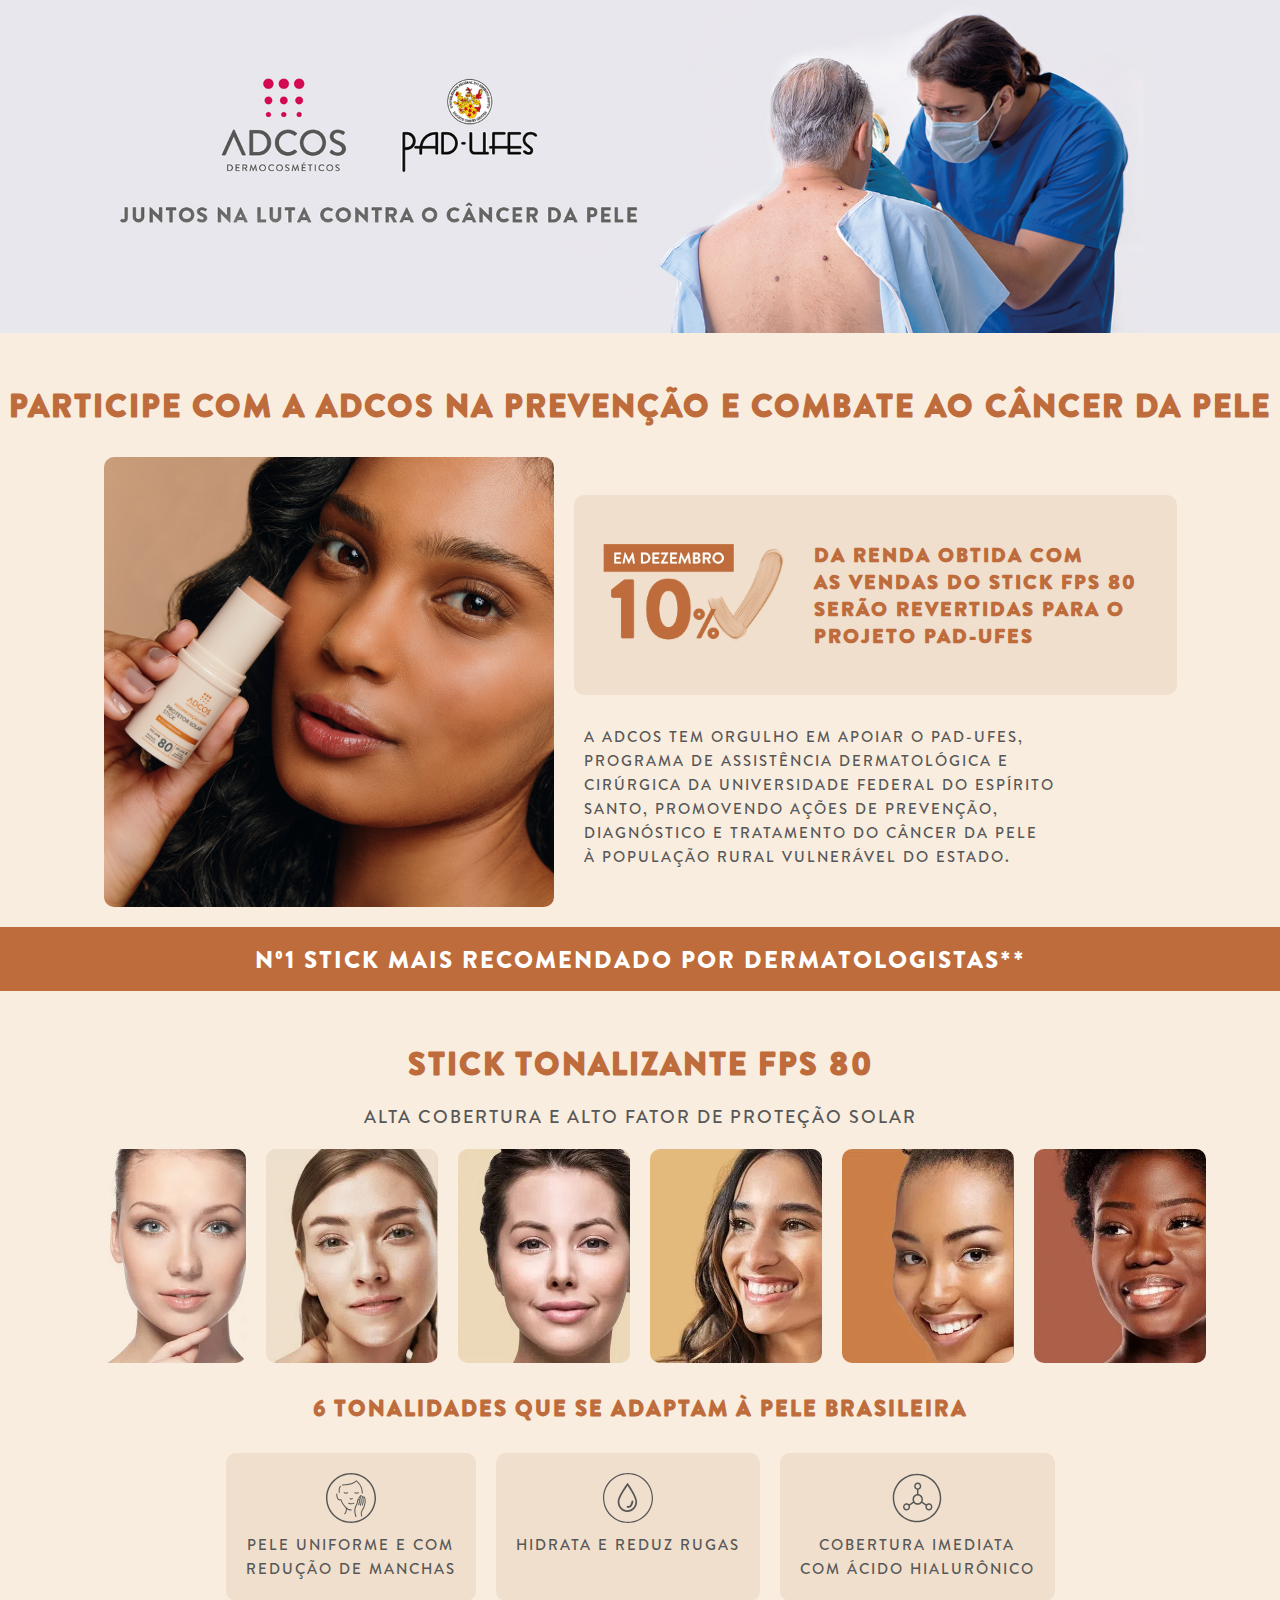
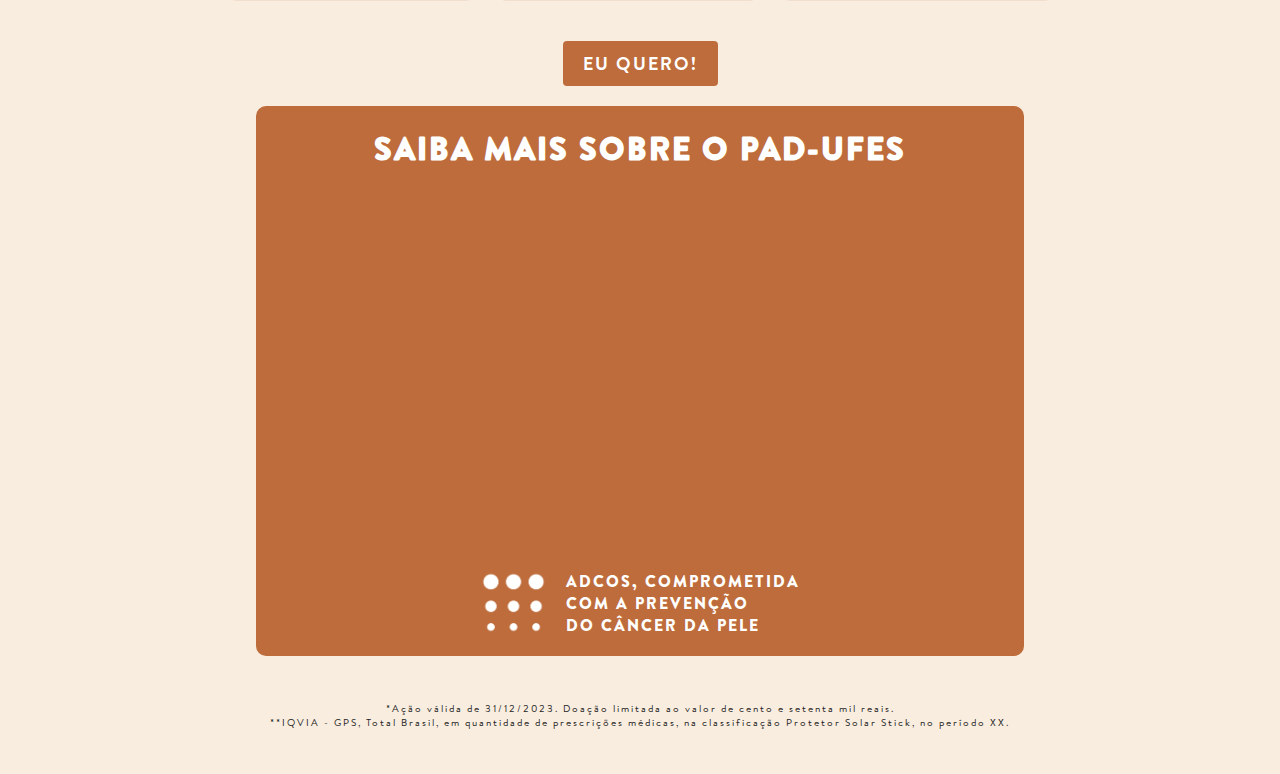
==== commit f5259882: "adaptação tela mobile" ====
--- a/index.html
+++ b/index.html
@@ -21,7 +21,7 @@
     <div id="bannerprincipalmobile">
         <div>
         <img id="banner"
-        src="images/banner-principal-mobile.png" width="375"/>
+        src="images/banner-principal-mobile.png" width="100%"/>
         </div>
 </div>
 <!--banner mobile -->
@@ -36,11 +36,9 @@
 
 <div id="content1">   
     <div id="Emdezembro">
-        <div>
-            <img id="imagemdezembro" 
-            src="images/dezembro10.png" width="200"  alt="dezembro10"/>
-        </div>
-
+        <img id="imagemdezembro" 
+        src="images/dezembro10.png" width="200"  alt="dezembro10"/>
+       
         <div> 
             <h2 class="title2">DA RENDA OBTIDA COM </br> 
                 AS VENDAS DO STICK FPS 80 </br>
--- a/style.css
+++ b/style.css
@@ -30,29 +30,42 @@
         #foto {
             width: 50%;
             justify-content: center;
+            align-items: center;
         }
         #bloco1 {   
             flex-direction: column;
             justify-content: center;
+            align-items: center;
+            justify-items: center;
         }
         #content1 {
             justify-content: center;
+            align-items: center;
+            justify-items: center;
             margin-top: 20px;
         }
         #Emdezembro {
             flex-direction: column;
             align-items: center;
             justify-content: center;
+            justify-items: center;
             padding-left: 0px;
             padding-right: 0px;
             margin-left: 15px;
             margin-right: 15px;
         }
         #imagemdezembro {
+            display: flex;
+            justify-content: center;
             width: 50%;
+            padding: 0px;
+
         }
         .title2 {
             font-size: 16px;
+            text-align: center;
+            text-wrap: nowrap;
+            padding-top: 0px;
         }
         .textdezembro {
             font-size: 12px;
@@ -121,6 +134,10 @@
         #logo {
             font-size: 12px;
         }
+        .button {
+            margin-top: 15px;
+            margin-bottom: 15px;
+        }
     }
 }
 /* mobile */
@@ -354,7 +371,7 @@
   color: #575757;
   font-size: 15px;
   line-height: 24px;
-  padding-left: 20px;
+  padding-left: 30px;
   padding-top: 30px;
 }
 
@@ -486,7 +503,7 @@
     justify-content: center;
     margin-top: 30px;
     margin-bottom: 30px;
-    width: 75%;
+    width: 60%;
     background-color: #be6c3c;
     border-radius: 10px;
 }
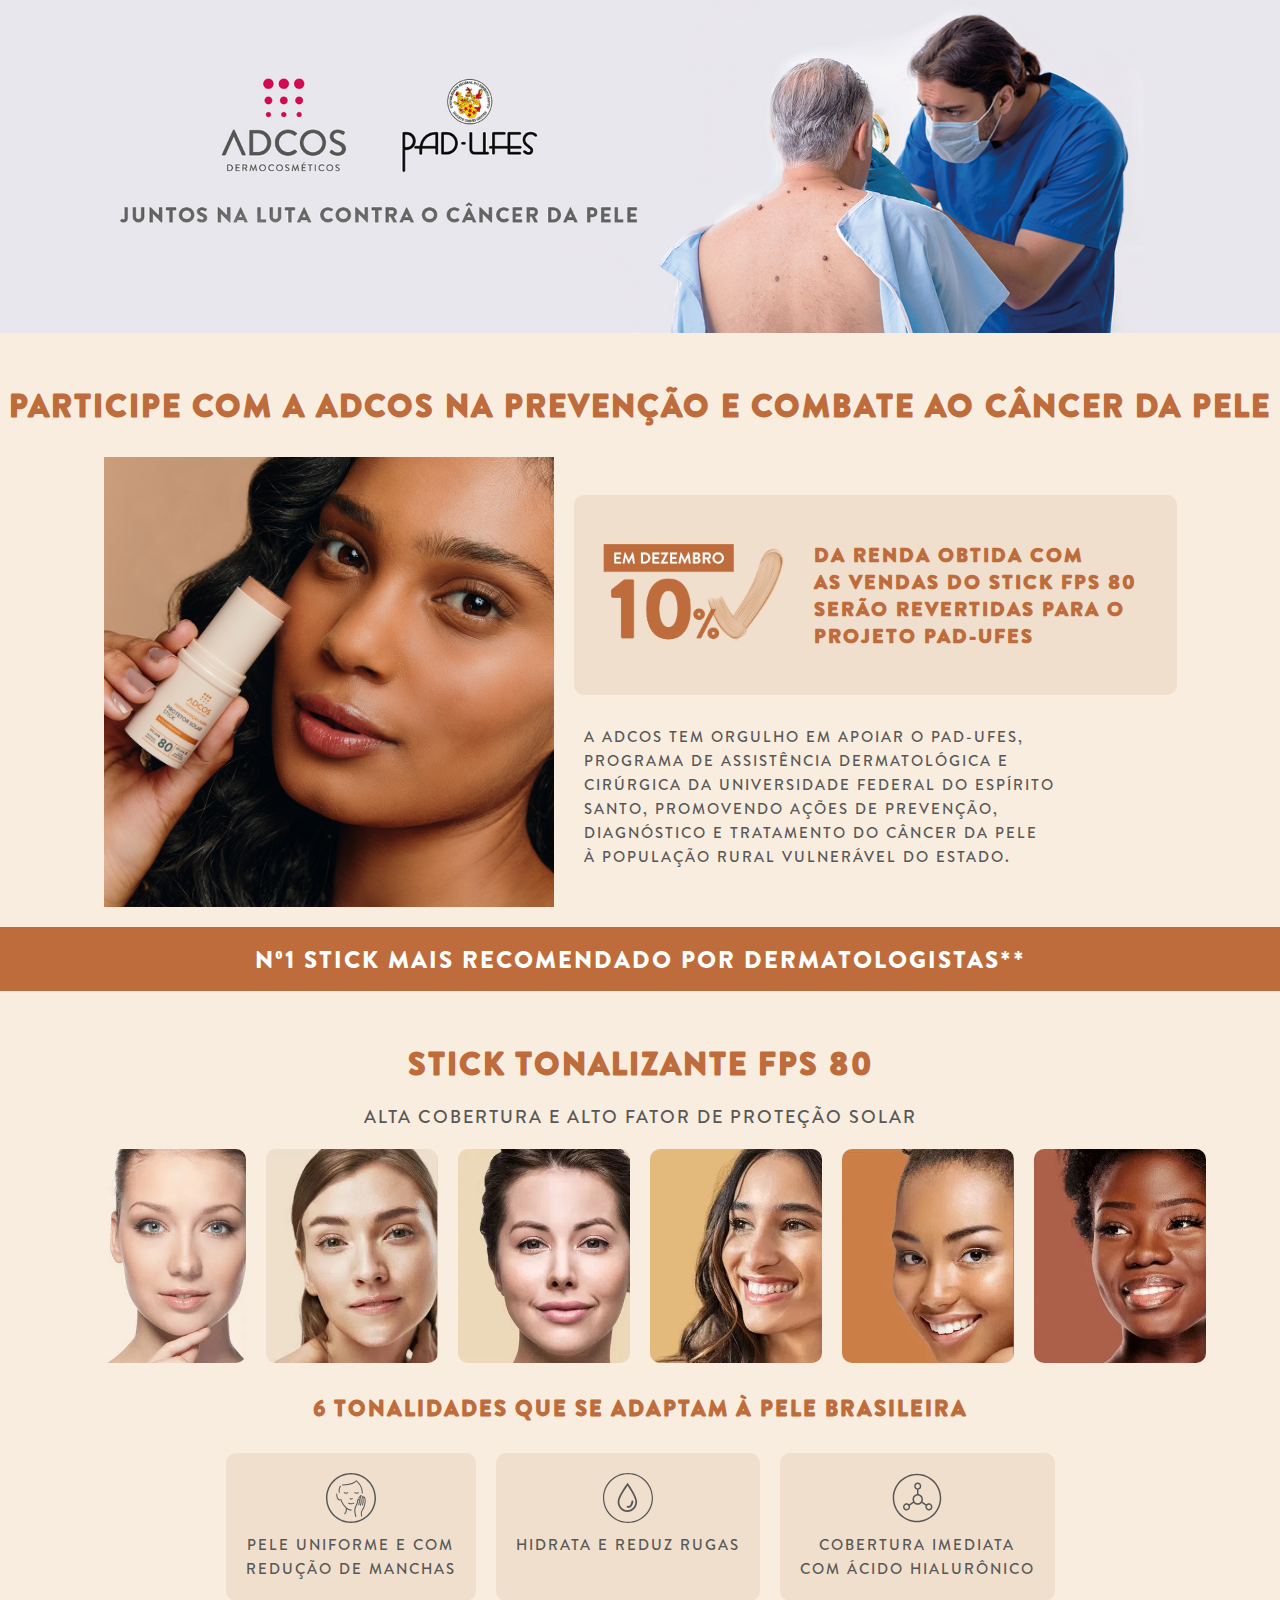
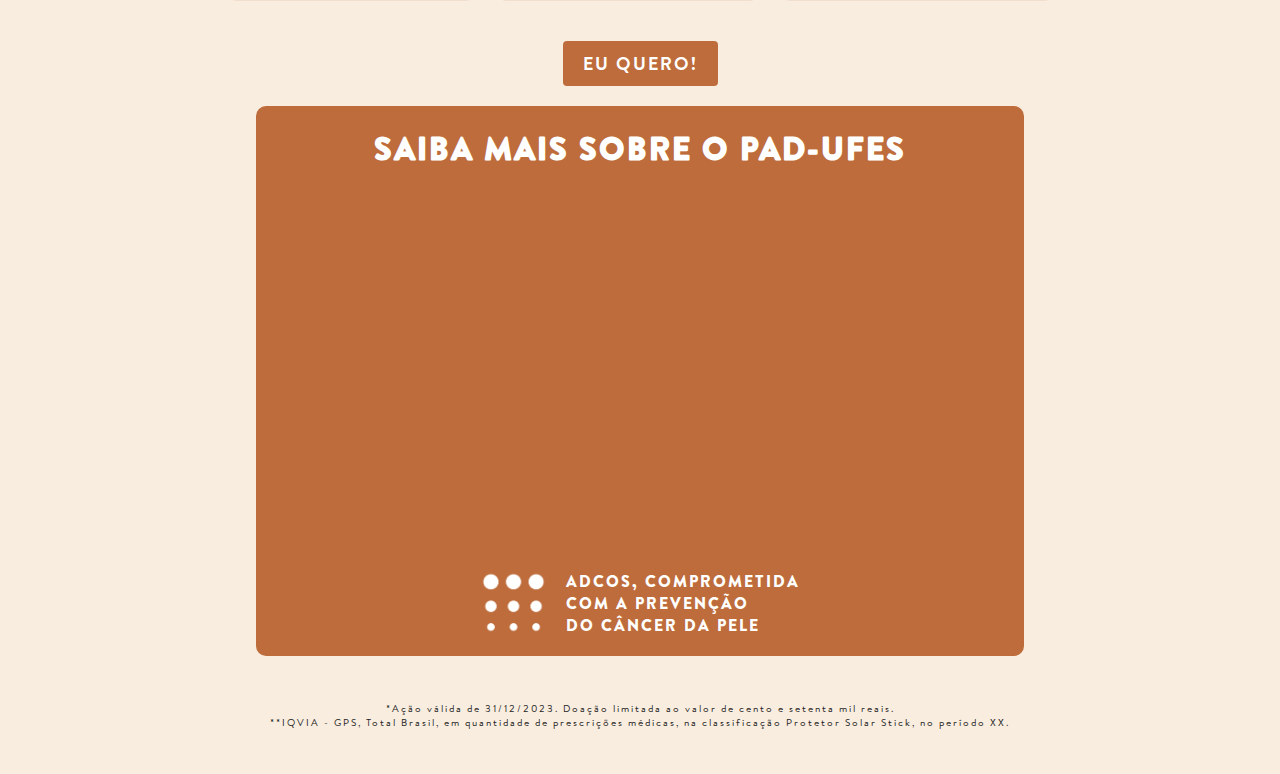
==== commit dca0803d: "ajuste mobile" ====
--- a/index.html
+++ b/index.html
@@ -28,11 +28,13 @@
 
 <h1 class="title1"> PARTICIPE COM A ADCOS NA PREVENÇÃO E COMBATE AO CÂNCER DA PELE </h1>
 
+<!--foto modelo desktop -->
 <div id="bloco1">        
     <div id="image">
         <img id="foto"
         src="images/modelo-com-stick.png" width="450"  alt="Stick"/>
     </div>
+<!--foto modelo desktop -->
 
 <div id="content1">   
     <div id="Emdezembro">
--- a/style.css
+++ b/style.css
@@ -27,16 +27,15 @@
             margin-left: 15px;
             margin-right: 15px;
         }
-        #foto {
-            width: 50%;
-            justify-content: center;
-            align-items: center;
+        #image {
+            display: none;
         }
         #bloco1 {   
-            flex-direction: column;
+            flex-direction: row;
             justify-content: center;
             align-items: center;
             justify-items: center;
+            margin-top: 20px;
         }
         #content1 {
             justify-content: center;
@@ -45,7 +44,7 @@
             margin-top: 20px;
         }
         #Emdezembro {
-            flex-direction: column;
+            flex-direction: row;
             align-items: center;
             justify-content: center;
             justify-items: center;
@@ -57,15 +56,16 @@
         #imagemdezembro {
             display: flex;
             justify-content: center;
-            width: 50%;
+            width: 30%;
             padding: 0px;
 
         }
         .title2 {
-            font-size: 16px;
-            text-align: center;
-            text-wrap: nowrap;
+            font-size: 12px;
+            text-align: left;
             padding-top: 0px;
+            padding-bottom: 0px;
+            padding-right: 0px;
         }
         .textdezembro {
             font-size: 12px;
@@ -144,7 +144,7 @@
 
 /* banner desktop */
 @media only screen and (min-width: 501px) {
-    #bannerprincipalmobile{
+    #bannerprincipalmobile {
         display: none;
     }
 }
@@ -342,8 +342,13 @@
     align-items: center;
 }
 
-#foto {
-    border-radius: 10px;
+#image {
+    border-radius: 10px;
+}
+
+#imagemobile {
+    border-radius: 10px;
+    width: 95%;
 }
 
 #Emdezembro {
